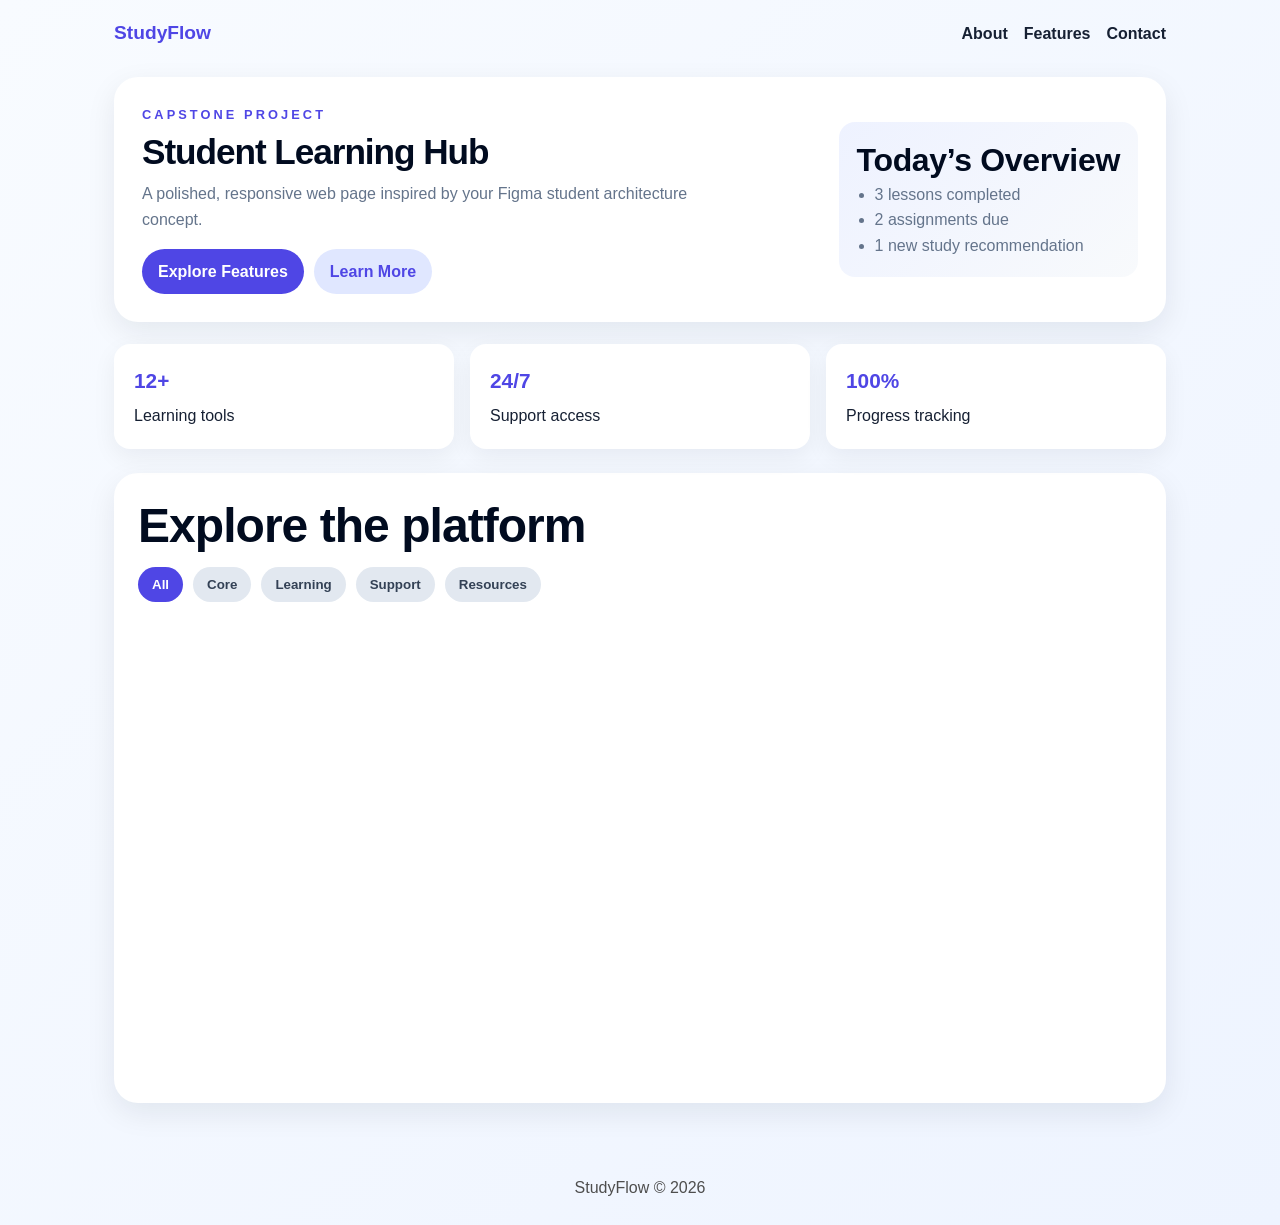
==== index.html @ c910570d "added work Flow for student dashboard , link on splash page" ====
<!DOCTYPE html>
<html lang="en">
  <head>
    <meta charset="UTF-8" />
    <meta name="viewport" content="width=device-width, initial-scale=1.0" />
    <title>Student Learning Hub</title>
    <link rel="stylesheet" href="./css/style.css" />
  </head>
  <body>
    <header class="topbar">
      <div class="brand">StudyFlow</div>
      <button class="menu-toggle" aria-label="Toggle navigation" aria-expanded="false">
        <span></span><span></span><span></span>
      </button>
      <nav class="topnav" id="topnav">
        <a href="#about">About</a>
        <a href="#features">Features</a>
        <a href="#contact">Contact</a>
      </nav>
    </header>

    <main class="container">
      <section class="hero">
        <div>
          <p class="eyebrow">Capstone Project</p>
          <h1>Student Learning Hub</h1>
          <p class="subtitle">
            A polished, responsive web page inspired by your Figma student architecture concept.
          </p>
          <div class="hero-actions">
            <a href="#features" class="cta">Explore Features</a>
            <a href="#about" class="cta secondary">Learn More</a>
          </div>
        </div>
        <div class="hero-card">
          <h3>Today’s Overview</h3>
          <ul>
            <li>3 lessons completed</li>
            <li>2 assignments due</li>
            <li>1 new study recommendation</li>
          </ul>
        </div>
      </section>

      <section id="about" class="stats-grid">
        <div class="stat-card">
          <strong>12+</strong>
          <span>Learning tools</span>
        </div>
        <div class="stat-card">
          <strong>24/7</strong>
          <span>Support access</span>
        </div>
        <div class="stat-card">
          <strong>100%</strong>
          <span>Progress tracking</span>
        </div>
      </section>

      <section class="filter-section">
        <h2>Explore the platform</h2>
        <nav class="filter-bar" aria-label="Feature categories">
          <button class="nav-btn active" data-filter="all">All</button>
          <button class="nav-btn" data-filter="core">Core</button>
          <button class="nav-btn" data-filter="learning">Learning</button>
          <button class="nav-btn" data-filter="support">Support</button>
          <button class="nav-btn" data-filter="resources">Resources</button>
        </nav>

        <div id="features" class="feature-grid">
          <article class="feature-card" data-category="core">
            <h3>Dashboard</h3>
            <p>View your current learning status and recent activity.</p>
          </article>
          <article class="feature-card" data-category="core">
            <h3>Assessments</h3>
            <p>Track quizzes, assignments, and academic milestones.</p>
          </article>
          <article class="feature-card" data-category="core">
            <h3>My Courses</h3>
            <p>Access lessons, modules, and course materials in one place.</p>
          </article>
          <article class="feature-card" data-category="learning">
            <h3>Progress</h3>
            <p>Monitor your learning growth and completed tasks.</p>
          </article>
          <article class="feature-card" data-category="learning">
            <h3>AI Study Assistants</h3>
            <p>Get recommendations, summaries, and support tools.</p>
          </article>
          <article class="feature-card" data-category="support">
            <h3>Notifications</h3>
            <p>Stay updated with important alerts and updates.</p>
          </article>
          <article class="feature-card" data-category="support">
            <h3>Safety Alerts</h3>
            <p>Receive emergency and safety-related notifications.</p>
          </article>
          <article class="feature-card" data-category="resources">
            <h3>Lesson Notes</h3>
            <p>Review important points and class summaries.</p>
          </article>
          <article class="feature-card" data-category="resources">
            <h3>Recorded Classes</h3>
            <p>Watch replay sessions whenever it suits you.</p>
          </article>
          <article class="feature-card" data-category="resources">
            <h3>Study Resources</h3>
            <p>Access textbooks, questions, and revision guides.</p>
          </article>
        </div>
      </section>
    </main>

    <footer id="contact" class="footer">
      <p>StudyFlow © 2026</p>
    </footer>

    <script src="./script.js"></script>
  </body>
</html>
---- css/style.css ----
/* ==========================================================================
   EduSafe - Figma Design System (Page 2)
   ========================================================================== */

:root {
  /* ---- Primary Colors (from Figma) ---- */
  --color-primary: #06359C;
  --primary-10: #CDD7EB;
  --primary-20: #9BAED7;
  --primary-30: #6A86C4;
  --primary-40: #385DB0;
  --primary-50: #06359C;
  --primary-60: #052A7D;
  --primary-70: #04205E;
  --primary-80: #02153E;
  --primary-90: #010B1F;

  /* ---- Secondary Colors (warm neutrals) ---- */
  --secondary-10: #FCFCFB;
  --secondary-20: #FAF9F7;
  --secondary-30: #F7F5F2;
  --secondary-40: #F5F2EE;
  --secondary-50: #F2EFEA;
  --secondary-60: #918F8C;
  --secondary-70: #61605E;
  --secondary-80: #30302F;

  /* ---- Grey Shades ---- */
  --grey-10: #D3D3D3;
  --grey-20: #A7A7A7;
  --grey-30: #7A7A7A;
  --grey-40: #4E4E4E;
  --grey-50: #222222;

  /* ---- Typography ---- */
  --font-main: 'Inter', -apple-system, BlinkMacSystemFont, 'Segoe UI', Roboto, sans-serif;

  /* ---- Spacing ---- */
  --space-xs: 4px;
  --space-sm: 8px;
  --space-md: 16px;
  --space-lg: 24px;
  --space-xl: 32px;
  --space-2xl: 48px;

  /* ---- Border Radius ---- */
  --radius-sm: 8px;
  --radius-md: 16px;
  --radius-lg: 24px;
  --radius-full: 9999px;

  /* ---- Shadows (Figma style) ---- */
  --shadow-xs: 0 1px 2px rgba(2, 21, 62, 0.05);
  --shadow-sm: 0 2px 8px rgba(2, 21, 62, 0.08);
  --shadow-md: 0 4px 16px rgba(2, 21, 62, 0.10);
  --shadow-lg: 0 8px 32px rgba(2, 21, 62, 0.14);
  --shadow-xl: 0 16px 48px rgba(2, 21, 62, 0.18);

  /* ---- Transitions ---- */
  --transition: all 0.25s cubic-bezier(0.4, 0, 0.2, 1);
}

/* ==========================================================================
   Reset & Base
   ========================================================================== */
* {
  margin: 0;
  padding: 0;
  box-sizing: border-box;
}

body {
  font-family: var(--font-main);
  color: var(--grey-50);
  background: linear-gradient(160deg, var(--secondary-40) 0%, var(--secondary-10) 100%);
  line-height: 1.6;
  min-height: 100vh;
  -webkit-font-smoothing: antialiased;
}

/* ==========================================================================
   Typography (Figma Text Styles)
   ========================================================================== */
h1 {
  font-size: 72px;
  line-height: 1.2;
  font-weight: 700;
  letter-spacing: -0.03em;
  color: var(--primary-90);
}

h2 {
  font-size: 48px;
  line-height: 1.2;
  font-weight: 700;
  letter-spacing: -0.02em;
  color: var(--primary-90);
}

h3 {
  font-size: 32px;
  line-height: 1.3;
  font-weight: 700;
  letter-spacing: -0.01em;
  color: var(--primary-90);
}

h4 {
  font-size: 24px;
  line-height: 1.3;
  font-weight: 600;
  color: var(--primary-90);
}

h5 {
  font-size: 20px;
  line-height: 1.4;
  font-weight: 600;
  color: var(--grey-40);
}

p {
  font-size: 16px;
  line-height: 1.6;
  color: var(--grey-40);
}

.subtext {
  font-size: 15px;
  color: var(--grey-30);
  margin-bottom: var(--space-lg);
}

/* ==========================================================================
   Buttons (Figma style)
   ========================================================================== */
.btn-primary {
  display: inline-flex;
  align-items: center;
  justify-content: center;
  background: linear-gradient(135deg, var(--primary-50), var(--primary-60));
  color: #fff;
  border: none;
  padding: 16px 32px;
  border-radius: var(--radius-sm);
  cursor: pointer;
  font-family: var(--font-main);
  font-size: 16px;
  font-weight: 600;
  text-align: center;
  text-decoration: none;
  box-shadow: var(--shadow-sm);
  transition: var(--transition);
  min-height: 56px;
  letter-spacing: 0.01em;
}

.btn-primary:hover {
  background: linear-gradient(135deg, var(--primary-60), var(--primary-70));
  box-shadow: var(--shadow-md);
  transform: translateY(-2px);
}

.btn-primary:active {
  transform: translateY(0);
}

.btn-secondary {
  display: inline-flex;
  align-items: center;
  justify-content: center;
  background: transparent;
  color: var(--color-primary);
  border: 2px solid var(--primary-20);
  padding: 14px 28px;
  border-radius: var(--radius-sm);
  cursor: pointer;
  font-family: var(--font-main);
  font-size: 16px;
  font-weight: 600;
  text-align: center;
  text-decoration: none;
  transition: var(--transition);
  min-height: 56px;
}

.btn-secondary:hover {
  border-color: var(--color-primary);
  background-color: var(--primary-10);
  transform: translateY(-2px);
}

.full-width {
  width: 100%;
}

/* ==========================================================================
   Phone Screen (Main Container)
   ========================================================================== */
.phone-screen {
  max-width: 390px;
  min-height: 844px;
  margin: 40px auto;
  padding: 48px 28px 32px;
  background: #ffffff;
  border-radius: var(--radius-lg);
  box-shadow: var(--shadow-xl);
  text-align: center;
  position: relative;
  overflow: hidden;
}

/* ==========================================================================
   Splash Screen (Figma Design)
   ========================================================================== */
.splash-screen {
  display: flex;
  flex-direction: column;
  align-items: center;
  justify-content: center;
  min-height: 844px;
  background: linear-gradient(180deg, #ffffff 0%, var(--secondary-10) 100%);
}

.splash-logo {
  font-size: 72px;
  margin-bottom: var(--space-md);
  display: flex;
  align-items: center;
  justify-content: center;
  width: 120px;
  height: 120px;
  background: linear-gradient(135deg, var(--primary-10), var(--primary-20));
  border-radius: var(--radius-lg);
  box-shadow: var(--shadow-md);
}

.splash-screen h2 {
  font-size: 40px;
  margin-bottom: var(--space-sm);
  color: var(--primary-90);
}

.splash-screen p {
  font-size: 18px;
  color: var(--grey-40);
  max-width: 280px;
  margin: 0 auto;
}

.splash-progress {
  width: 100%;
  max-width: 280px;
  height: 8px;
  background-color: var(--primary-10);
  border-radius: var(--radius-full);
  margin-top: var(--space-2xl);
  margin-bottom: var(--space-xl);
  overflow: hidden;
}

.splash-progress-bar {
  width: 60%;
  height: 100%;
  background: linear-gradient(90deg, var(--primary-50), var(--primary-60));
  border-radius: var(--radius-full);
  animation: progressPulse 2s ease-in-out infinite;
}

@keyframes progressPulse {
  0%, 100% { width: 60%; opacity: 1; }
  50% { width: 75%; opacity: 0.8; }
}

/* ==========================================================================
   Login & Signup Forms
   ========================================================================== */
.shield-icon {
  font-size: 56px;
  margin-bottom: var(--space-md);
  display: inline-block;
}

.login-form {
  display: flex;
  flex-direction: column;
  text-align: left;
  gap: var(--space-sm);
}

.login-form label {
  display: block;
  font-size: 13px;
  font-weight: 600;
  color: var(--grey-40);
  text-transform: uppercase;
  letter-spacing: 0.05em;
  margin-top: var(--space-md);
  margin-bottom: var(--space-xs);
}

.login-form input {
  display: block;
  width: 100%;
  padding: 14px 16px;
  border: 2px solid var(--secondary-40);
  border-radius: var(--radius-sm);
  font-size: 16px;
  font-family: var(--font-main);
  transition: var(--transition);
  background-color: var(--secondary-10);
  color: var(--grey-50);
}

.login-form input:focus {
  outline: none;
  border-color: var(--primary-40);
  background-color: #ffffff;
  box-shadow: 0 0 0 4px var(--primary-10);
}

.login-form input::placeholder {
  color: var(--grey-20);
}

.login-form button,
.login-form a.btn-primary {
  margin-top: var(--space-lg);
}

.remember-row {
  display: flex;
  justify-content: space-between;
  align-items: center;
  font-size: 14px;
  margin-top: var(--space-md);
  color: var(--grey-30);
}

.remember-row label {
  display: flex;
  align-items: center;
  gap: var(--space-sm);
  text-transform: none;
  font-weight: 400;
  color: var(--grey-40);
}

.remember-row a {
  color: var(--color-primary);
  font-weight: 600;
  font-size: 14px;
}

/* ==========================================================================
   Role Tabs (Figma Design)
   ========================================================================== */
.role-tabs {
  display: flex;
  gap: var(--space-sm);
  margin: var(--space-lg) 0;
  background-color: var(--secondary-30);
  padding: 4px;
  border-radius: var(--radius-sm);
}

.role-tab {
  flex: 1;
  padding: 12px;
  border: none;
  background: transparent;
  border-radius: 6px;
  cursor: pointer;
  font-family: var(--font-main);
  font-size: 14px;
  font-weight: 600;
  color: var(--grey-30);
  transition: var(--transition);
}

.role-tab:hover {
  color: var(--grey-50);
}

.role-tab.active {
  background-color: #ffffff;
  color: var(--color-primary);
  box-shadow: var(--shadow-sm);
}

/* ==========================================================================
   Dashboard Cards (Figma Design)
   ========================================================================== */
.badge {
  display: inline-block;
  font-size: 11px;
  font-weight: 700;
  text-transform: uppercase;
  letter-spacing: 0.05em;
  padding: 4px 12px;
  border-radius: var(--radius-full);
  background: linear-gradient(135deg, var(--primary-10), var(--primary-20));
  color: var(--primary-70);
  margin-bottom: var(--space-sm);
}

.card {
  background: #ffffff;
  border: 1px solid var(--secondary-40);
  border-radius: var(--radius-md);
  padding: 20px;
  text-align: left;
  box-shadow: var(--shadow-xs);
  transition: var(--transition);
  margin-bottom: var(--space-md);
}

.card:hover {
  box-shadow: var(--shadow-md);
  transform: translateY(-4px);
  border-color: var(--primary-20);
}

.card-title {
  font-size: 16px;
  font-weight: 600;
  color: var(--primary-90);
  margin-bottom: var(--space-xs);
}

.card-subtext {
  font-size: 13px;
  color: var(--grey-30);
  margin-bottom: 0;
}

.card-row {
  display: flex;
  gap: var(--space-md);
}

.card-row .card {
  flex: 1;
  text-align: center;
}

.card-row .card .card-title {
  font-size: 32px;
  font-weight: 700;
  color: var(--color-primary);
}

/* ==========================================================================
   Email Confirmation
   ========================================================================== */
.confirm-icon {
  font-size: 64px;
  margin-bottom: var(--space-md);
  display: inline-block;
}

/* ==========================================================================
   Links
   ========================================================================== */
.signup-link {
  margin-top: var(--space-lg);
  font-size: 15px;
  color: var(--grey-30);
}

.signup-link a {
  color: var(--color-primary);
  font-weight: 600;
  text-decoration: none;
  transition: var(--transition);
}

.signup-link a:hover {
  text-decoration: underline;
}

/* ==========================================================================
   Responsive
   ========================================================================== */
@media (max-width: 480px) {
  .phone-screen {
    margin: 16px;
    padding: 32px 20px 24px;
    min-height: auto;
    border-radius: var(--radius-md);
  }

  .splash-screen {
    min-height: auto;
  }

  .splash-logo {
    width: 96px;
    height: 96px;
    font-size: 56px;
  }

  .splash-screen h2 {
    font-size: 32px;
  }

  .card-row {
    flex-direction: column;
  }

  .btn-primary,
  .btn-secondary {
    min-height: 48px;
    padding: 12px 24px;
  }
}







/* ==========================================================================
   Index Page Styles (Figma Design)
   ========================================================================== */

:root {
  color-scheme: light;
  font-family: Arial, Helvetica, sans-serif;
  --bg: #f5f7fb;
  --panel: #ffffff;
  --text: #162033;
  --muted: #64748b;
  --primary: #4f46e5;
  --secondary: #0f766e;
  --accent: #d97706;
}

* {
  box-sizing: border-box;
}

body {
  margin: 0;
  background: linear-gradient(135deg, #f8fbff, #eef4ff);
  color: var(--text);
}

.topbar {
  display: flex;
  justify-content: space-between;
  align-items: center;
  padding: 18px 24px;
  max-width: 1100px;
  margin: 0 auto;
}

.brand {
  font-size: 1.2rem;
  font-weight: 700;
  color: var(--primary);
}

.menu-toggle {
  display: none;
  flex-direction: column;
  gap: 4px;
  background: none;
  border: none;
  cursor: pointer;
  padding: 4px;
}

.menu-toggle span {
  width: 24px;
  height: 2px;
  background: var(--text);
  border-radius: 2px;
}

.topnav {
  display: flex;
  gap: 16px;
}

.topnav a {
  text-decoration: none;
  color: var(--text);
  font-weight: 600;
}

.container {
  max-width: 1100px;
  margin: 0 auto;
  padding: 10px 24px 48px;
}

.hero {
  display: flex;
  justify-content: space-between;
  align-items: center;
  gap: 20px;
  padding: 28px;
  background: var(--panel);
  border-radius: 24px;
  box-shadow: 0 10px 30px rgba(15, 23, 42, 0.08);
  margin-bottom: 22px;
}

.eyebrow {
  text-transform: uppercase;
  letter-spacing: 0.24em;
  font-size: 0.8rem;
  color: var(--primary);
  font-weight: 700;
  margin: 0 0 6px;
}

h1 {
  margin: 0 0 8px;
  font-size: 2.2rem;
}

.subtitle {
  margin: 0;
  color: var(--muted);
  max-width: 600px;
  line-height: 1.6;
}

.hero-actions {
  display: flex;
  gap: 10px;
  margin-top: 16px;
  flex-wrap: wrap;
}

.cta {
  text-decoration: none;
  background: var(--primary);
  color: white;
  padding: 10px 16px;
  border-radius: 999px;
  font-weight: 600;
}

.cta.secondary {
  background: #e0e7ff;
  color: var(--primary);
}

.hero-card {
  background: linear-gradient(135deg, #eef2ff, #f8fafc);
  padding: 18px;
  border-radius: 16px;
  min-width: 240px;
}

.hero-card h3 {
  margin-top: 0;
}

.hero-card ul {
  padding-left: 18px;
  margin-bottom: 0;
  color: var(--muted);
}

.stats-grid {
  display: grid;
  grid-template-columns: repeat(auto-fit, minmax(180px, 1fr));
  gap: 16px;
  margin-bottom: 24px;
}

.stat-card {
  background: var(--panel);
  border-radius: 16px;
  padding: 20px;
  box-shadow: 0 8px 24px rgba(15, 23, 42, 0.06);
  display: flex;
  flex-direction: column;
  gap: 6px;
}

.stat-card strong {
  font-size: 1.3rem;
  color: var(--primary);
}

.filter-section {
  background: var(--panel);
  border-radius: 24px;
  padding: 24px;
  box-shadow: 0 10px 30px rgba(15, 23, 42, 0.08);
}

.filter-section h2 {
  margin-top: 0;
  margin-bottom: 12px;
}

.filter-bar {
  display: flex;
  flex-wrap: wrap;
  gap: 10px;
  margin-bottom: 20px;
}

.nav-btn {
  border: none;
  padding: 10px 14px;
  border-radius: 999px;
  background: #e2e8f0;
  color: #334155;
  cursor: pointer;
  font-weight: 600;
}

.nav-btn.active {
  background: var(--primary);
  color: white;
}

.feature-grid {
  display: grid;
  grid-template-columns: repeat(auto-fit, minmax(220px, 1fr));
  gap: 16px;
}

.feature-card {
  background: #f8fafc;
  border-radius: 16px;
  padding: 20px;
  box-shadow: inset 0 0 0 1px #e2e8f0;
  display: flex;
  flex-direction: column;
  gap: 8px;
  opacity: 0;
  transform: translateY(12px);
  transition: opacity 0.3s ease, transform 0.3s ease;
}

.feature-card.show {
  opacity: 1;
  transform: translateY(0);
}

.feature-card h3 {
  margin: 0;
  font-size: 1.05rem;
}

.feature-card p {
  margin: 0;
  color: var(--muted);
  line-height: 1.5;
}

.footer {
  text-align: center;
  padding: 24px;
  color: var(--muted);
}

@media (max-width: 700px) {
  .hero {
    flex-direction: column;
    align-items: flex-start;
  }

  .menu-toggle {
    display: flex;
  }

  .topnav {
    display: none;
    flex-direction: column;
    position: absolute;
    top: 56px;
    right: 20px;
    background: white;
    padding: 12px;
    border-radius: 12px;
    box-shadow: 0 8px 24px rgba(15, 23, 42, 0.12);
  }

  .topnav.open {
    display: flex;
  }
}
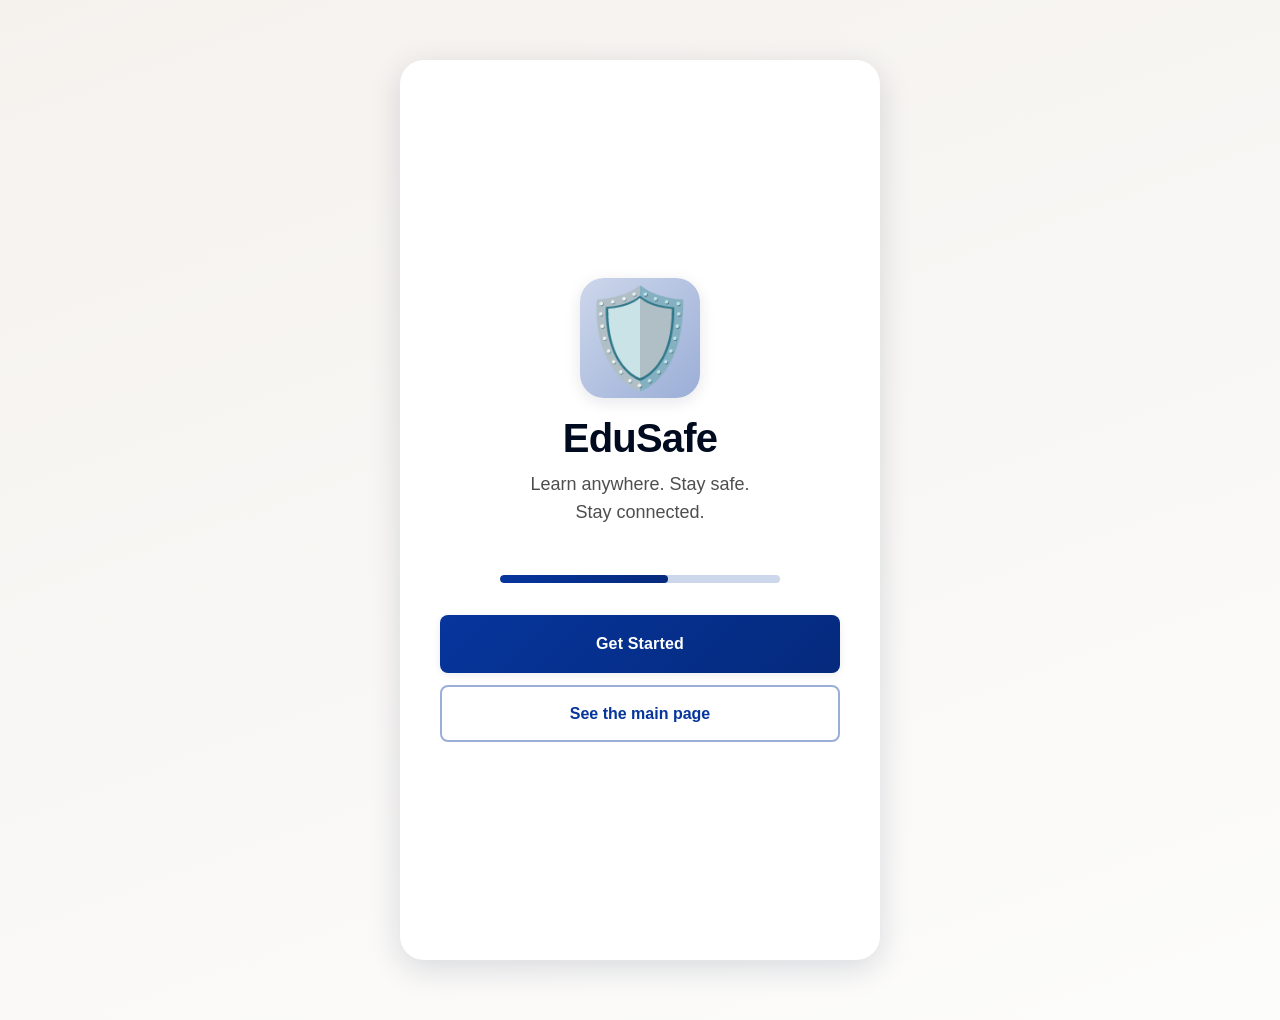
==== commit 5207c172: "added student dashboard, Parents and Teacher's dashboard also added ai chat bot" ====
--- a/index.html
+++ b/index.html
@@ -1,121 +1,26 @@
-<!DOCTYPE html>
+<!doctype html>
 <html lang="en">
   <head>
     <meta charset="UTF-8" />
     <meta name="viewport" content="width=device-width, initial-scale=1.0" />
-    <title>Student Learning Hub</title>
+    <title>Welcome - EduSafe</title>
     <link rel="stylesheet" href="./css/style.css" />
   </head>
   <body>
-    <header class="topbar">
-      <div class="brand">StudyFlow</div>
-      <button class="menu-toggle" aria-label="Toggle navigation" aria-expanded="false">
-        <span></span><span></span><span></span>
-      </button>
-      <nav class="topnav" id="topnav">
-        <a href="#about">About</a>
-        <a href="#features">Features</a>
-        <a href="#contact">Contact</a>
-      </nav>
-    </header>
-
-    <main class="container">
-      <section class="hero">
-        <div>
-          <p class="eyebrow">Capstone Project</p>
-          <h1>Student Learning Hub</h1>
-          <p class="subtitle">
-            A polished, responsive web page inspired by your Figma student architecture concept.
-          </p>
-          <div class="hero-actions">
-            <a href="#features" class="cta">Explore Features</a>
-            <a href="#about" class="cta secondary">Learn More</a>
-          </div>
-        </div>
-        <div class="hero-card">
-          <h3>Today’s Overview</h3>
-          <ul>
-            <li>3 lessons completed</li>
-            <li>2 assignments due</li>
-            <li>1 new study recommendation</li>
-          </ul>
-        </div>
-      </section>
-
-      <section id="about" class="stats-grid">
-        <div class="stat-card">
-          <strong>12+</strong>
-          <span>Learning tools</span>
-        </div>
-        <div class="stat-card">
-          <strong>24/7</strong>
-          <span>Support access</span>
-        </div>
-        <div class="stat-card">
-          <strong>100%</strong>
-          <span>Progress tracking</span>
-        </div>
-      </section>
-
-      <section class="filter-section">
-        <h2>Explore the platform</h2>
-        <nav class="filter-bar" aria-label="Feature categories">
-          <button class="nav-btn active" data-filter="all">All</button>
-          <button class="nav-btn" data-filter="core">Core</button>
-          <button class="nav-btn" data-filter="learning">Learning</button>
-          <button class="nav-btn" data-filter="support">Support</button>
-          <button class="nav-btn" data-filter="resources">Resources</button>
-        </nav>
-
-        <div id="features" class="feature-grid">
-          <article class="feature-card" data-category="core">
-            <h3>Dashboard</h3>
-            <p>View your current learning status and recent activity.</p>
-          </article>
-          <article class="feature-card" data-category="core">
-            <h3>Assessments</h3>
-            <p>Track quizzes, assignments, and academic milestones.</p>
-          </article>
-          <article class="feature-card" data-category="core">
-            <h3>My Courses</h3>
-            <p>Access lessons, modules, and course materials in one place.</p>
-          </article>
-          <article class="feature-card" data-category="learning">
-            <h3>Progress</h3>
-            <p>Monitor your learning growth and completed tasks.</p>
-          </article>
-          <article class="feature-card" data-category="learning">
-            <h3>AI Study Assistants</h3>
-            <p>Get recommendations, summaries, and support tools.</p>
-          </article>
-          <article class="feature-card" data-category="support">
-            <h3>Notifications</h3>
-            <p>Stay updated with important alerts and updates.</p>
-          </article>
-          <article class="feature-card" data-category="support">
-            <h3>Safety Alerts</h3>
-            <p>Receive emergency and safety-related notifications.</p>
-          </article>
-          <article class="feature-card" data-category="resources">
-            <h3>Lesson Notes</h3>
-            <p>Review important points and class summaries.</p>
-          </article>
-          <article class="feature-card" data-category="resources">
-            <h3>Recorded Classes</h3>
-            <p>Watch replay sessions whenever it suits you.</p>
-          </article>
-          <article class="feature-card" data-category="resources">
-            <h3>Study Resources</h3>
-            <p>Access textbooks, questions, and revision guides.</p>
-          </article>
-        </div>
-      </section>
-    </main>
-
-    <footer id="contact" class="footer">
-      <p>StudyFlow © 2026</p>
-    </footer>
-
-    <script src="./script.js"></script>
+    <div class="phone-screen splash-screen" id="splashScreen">
+      <div class="splash-logo">🛡️</div>
+      <h2>EduSafe</h2>
+      <p>Learn anywhere. Stay safe.<br />Stay connected.</p>
+      <div class="splash-progress">
+        <div class="splash-progress-bar"></div>
+      </div>
+      <a href="#" id="getStartedBtn" class="btn-primary full-width"
+        >Get Started</a
+      
+      >
+      <a href="home.html" class="btn-secondary full-width" style="margin-top: 12px;">See the main page</a>
+    </div>
+    <script src="main.js"></script>
+  
   </body>
 </html>
--- a/css/style.css
+++ b/css/style.css
@@ -1,6 +1,4 @@
-/* ==========================================================================
-   EduSafe - Figma Design System (Page 2)
-   ========================================================================== */
+
 
 :root {
   /* ---- Primary Colors (from Figma) ---- */
@@ -60,9 +58,7 @@
   --transition: all 0.25s cubic-bezier(0.4, 0, 0.2, 1);
 }
 
-/* ==========================================================================
-   Reset & Base
-   ========================================================================== */
+
 * {
   margin: 0;
   padding: 0;
@@ -77,10 +73,6 @@
   min-height: 100vh;
   -webkit-font-smoothing: antialiased;
 }
-
-/* ==========================================================================
-   Typography (Figma Text Styles)
-   ========================================================================== */
 h1 {
   font-size: 72px;
   line-height: 1.2;
@@ -131,9 +123,7 @@
   margin-bottom: var(--space-lg);
 }
 
-/* ==========================================================================
-   Buttons (Figma style)
-   ========================================================================== */
+
 .btn-primary {
   display: inline-flex;
   align-items: center;
@@ -194,9 +184,7 @@
   width: 100%;
 }
 
-/* ==========================================================================
-   Phone Screen (Main Container)
-   ========================================================================== */
+
 .phone-screen {
   max-width: 390px;
   min-height: 844px;
@@ -210,9 +198,7 @@
   overflow: hidden;
 }
 
-/* ==========================================================================
-   Splash Screen (Figma Design)
-   ========================================================================== */
+
 .splash-screen {
   display: flex;
   flex-direction: column;
@@ -272,9 +258,7 @@
   50% { width: 75%; opacity: 0.8; }
 }
 
-/* ==========================================================================
-   Login & Signup Forms
-   ========================================================================== */
+
 .shield-icon {
   font-size: 56px;
   margin-bottom: var(--space-md);
@@ -352,9 +336,7 @@
   font-size: 14px;
 }
 
-/* ==========================================================================
-   Role Tabs (Figma Design)
-   ========================================================================== */
+
 .role-tabs {
   display: flex;
   gap: var(--space-sm);
@@ -388,9 +370,7 @@
   box-shadow: var(--shadow-sm);
 }
 
-/* ==========================================================================
-   Dashboard Cards (Figma Design)
-   ========================================================================== */
+
 .badge {
   display: inline-block;
   font-size: 11px;
@@ -434,34 +414,48 @@
   margin-bottom: 0;
 }
 
-.card-row {
-  display: flex;
+.card-row,
+.stats-grid {
+  display: grid;
+  grid-template-columns: 1fr;
   gap: var(--space-md);
 }
 
-.card-row .card {
-  flex: 1;
+@media (min-width: 640px) {
+  .card-row,
+  .stats-grid {
+    grid-template-columns: repeat(2, 1fr);
+  }
+}
+
+@media (min-width: 1024px) {
+  .card-row,
+  .stats-grid {
+    grid-template-columns: repeat(3, 1fr);
+  }
+}
+
+.card-row .card,
+.stats-grid .card {
   text-align: center;
 }
 
-.card-row .card .card-title {
+.card-row .card .card-title,
+.stats-grid .card strong {
   font-size: 32px;
   font-weight: 700;
   color: var(--color-primary);
-}
-
-/* ==========================================================================
-   Email Confirmation
-   ========================================================================== */
+  display: block;
+}
+
+
 .confirm-icon {
   font-size: 64px;
   margin-bottom: var(--space-md);
   display: inline-block;
 }
 
-/* ==========================================================================
-   Links
-   ========================================================================== */
+
 .signup-link {
   margin-top: var(--space-lg);
   font-size: 15px;
@@ -479,9 +473,6 @@
   text-decoration: underline;
 }
 
-/* ==========================================================================
-   Responsive
-   ========================================================================== */
 @media (max-width: 480px) {
   .phone-screen {
     margin: 16px;
@@ -515,278 +506,1443 @@
   }
 }
 
-
-
-
-
-
-
-/* ==========================================================================
-   Index Page Styles (Figma Design)
-   ========================================================================== */
-
-:root {
-  color-scheme: light;
-  font-family: Arial, Helvetica, sans-serif;
-  --bg: #f5f7fb;
-  --panel: #ffffff;
-  --text: #162033;
-  --muted: #64748b;
-  --primary: #4f46e5;
-  --secondary: #0f766e;
-  --accent: #d97706;
-}
-
-* {
-  box-sizing: border-box;
-}
-
-body {
-  margin: 0;
-  background: linear-gradient(135deg, #f8fbff, #eef4ff);
-  color: var(--text);
-}
-
-.topbar {
+.page-wrapper {
+  max-width: 1100px;
+  margin: 0 auto;
+  padding: 0 20px;
+}
+
+.dash-nav {
+  display: flex;
+  flex-wrap: wrap;
+  justify-content: center;
+  gap: var(--space-sm);
+  background-color: #fff;
+  border-radius: var(--radius-md);
+  box-shadow: var(--shadow-sm);
+  padding: var(--space-md);
+  position: sticky;
+  top: 0;
+  z-index: 10;
+}
+
+@media (min-width: 768px) {
+  .dash-nav {
+    flex-wrap: nowrap;
+    justify-content: space-around;
+  }
+}
+
+@media (min-width: 1024px) {
+  .dashboard-layout {
+    display: flex;
+    flex-direction: row;
+    gap: var(--space-lg);
+    align-items: flex-start;
+  }
+
+  .dash-nav {
+    flex-direction: column;
+    width: 240px;
+    justify-content: flex-start;
+    gap: var(--space-sm);
+    position: sticky;
+    top: 40px;
+    bottom: auto;
+    padding: var(--space-md);
+  }
+}
+
+.dash-content {
+  background-color: transparent;
+  border-radius: 0;
+  box-shadow: none;
+  padding: 0;
+  text-align: left;
+}
+
+.dash-tab-btn {
+  background: none;
+  border: none;
+  font-family: var(--font-main);
+  font-size: 14px;
+  font-weight: 600;
+  color: var(--grey-30);
+  cursor: pointer;
+  padding: var(--space-sm) var(--space-md);
+  border-radius: var(--radius-sm);
+  transition: var(--transition);
+  display: flex;
+  align-items: center;
+  gap: var(--space-sm);
+}
+
+.dash-tab-btn:hover {
+  color: var(--grey-50);
+  background-color: var(--secondary-30);
+}
+
+.dash-tab-btn.active {
+  color: var(--color-primary);
+  background-color: var(--primary-10);
+}
+
+@media (min-width: 1024px) {
+  .dash-tab-btn {
+    justify-content: flex-start;
+  }
+}
+
+.tab-panel {
+  display: none;
+}
+
+.tab-panel.active {
+  display: block;
+}
+
+.list-item {
   display: flex;
   justify-content: space-between;
   align-items: center;
-  padding: 18px 24px;
-  max-width: 1100px;
-  margin: 0 auto;
-}
-
-.brand {
-  font-size: 1.2rem;
-  font-weight: 700;
-  color: var(--primary);
-}
-
-.menu-toggle {
+  padding: 12px 0;
+  border-bottom: 1px solid var(--secondary-40);
+  gap: 12px;
+}
+
+.list-item:last-child {
+  border-bottom: none;
+}
+
+.list-item-title {
+  font-size: 14px;
+  font-weight: 600;
+  color: var(--primary-90);
+}
+
+.list-item-sub {
+  font-size: 12px;
+  color: var(--grey-30);
+}
+
+.btn-sm {
+  font-size: 12px;
+  padding: 7px 14px;
+  border-radius: var(--radius-sm);
+  border: none;
+  cursor: pointer;
+  font-weight: 600;
+  font-family: var(--font-main);
+  white-space: nowrap;
+  transition: var(--transition);
+}
+
+.btn-add {
+  background-color: var(--primary-10);
+  color: var(--primary-70);
+}
+
+.btn-add:hover {
+  background-color: var(--primary-20);
+}
+
+.btn-drop {
+  background-color: #FDEAEA;
+  color: #B23434;
+}
+
+.btn-drop:hover {
+  background-color: #FBD5D5;
+}
+
+.btn-sm:disabled {
+  opacity: 0.5;
+  cursor: not-allowed;
+}
+
+.attendance-bar {
+  height: 8px;
+  background-color: var(--secondary-40);
+  border-radius: 999px;
+  overflow: hidden;
+  margin-top: 6px;
+}
+
+.attendance-fill {
+  height: 100%;
+  background: linear-gradient(90deg, var(--primary-50), var(--primary-70));
+}
+
+
+.quiz-box {
+  margin-top: 10px;
+  padding: 14px;
+  background-color: var(--secondary-10);
+  border-radius: var(--radius-sm);
+  border: 1px solid var(--secondary-40);
+}
+
+.quiz-option {
+  display: block;
+  width: 100%;
+  text-align: left;
+  padding: 10px 12px;
+  margin-bottom: 8px;
+  border: 1.5px solid var(--grey-10);
+  border-radius: var(--radius-sm);
+  background-color: #fff;
+  cursor: pointer;
+  font-family: var(--font-main);
+  font-size: 13px;
+  transition: var(--transition);
+}
+
+.quiz-option:hover {
+  border-color: var(--primary-40);
+}
+
+.quiz-option.correct {
+  background-color: #E8F5E9;
+  border-color: #4CAF50;
+  color: #2E7D32;
+}
+
+.quiz-option.incorrect {
+  background-color: #FDEAEA;
+  border-color: #B23434;
+  color: #B23434;
+}
+
+.quiz-feedback {
+  margin-top: 10px;
+  font-size: 13px;
+  font-weight: 600;
+}
+.empty-state {
+  color: var(--grey-30);
+  font-size: 13px;
+  padding: 10px 0;
+}
+
+.quiz-page-link {
+  display: inline-block;
+  margin-top: 8px;
+}
+
+
+.chat-modal {
   display: none;
+  position: fixed;
+  inset: 0;
+  background: rgba(0,0,0,0.45);
+  align-items: center;
+  justify-content: center;
+  z-index: 1000;
+}
+
+.chat-box {
+  background: #fff;
+  width: 90%;
+  max-width: 420px;
+  height: 70vh;
+  border-radius: var(--radius-md);
+  display: flex;
   flex-direction: column;
-  gap: 4px;
+  overflow: hidden;
+  box-shadow: var(--shadow-lg);
+}
+
+.chat-header {
+  display: flex;
+  justify-content: space-between;
+  align-items: center;
+  padding: 14px 16px;
+  background: var(--color-primary);
+  color: #fff;
+  font-weight: 600;
+  font-size: 14px;
+}
+
+.chat-close {
   background: none;
   border: none;
+  color: #fff;
+  font-size: 16px;
   cursor: pointer;
+}
+
+.chat-key-row {
+  display: flex;
+  gap: 8px;
+  padding: 10px;
+  border-bottom: 1px solid var(--secondary-40);
+}
+
+.chat-key-row input {
+  flex: 1;
+  padding: 8px;
+  border: 1px solid var(--grey-10);
+  border-radius: 6px;
+  font-size: 13px;
+}
+
+.chat-messages {
+  flex: 1;
+  overflow-y: auto;
+  padding: 12px;
+  display: flex;
+  flex-direction: column;
+  gap: 8px;
+}
+
+.chat-bubble {
+  max-width: 80%;
+  padding: 8px 12px;
+  border-radius: 12px;
+  font-size: 13px;
+  line-height: 1.4;
+}
+
+.chat-user {
+  align-self: flex-end;
+  background: var(--primary-10);
+  color: var(--primary-90);
+}
+
+.chat-assistant {
+  align-self: flex-start;
+  background: var(--secondary-30);
+  color: var(--color-grey);
+}
+
+.chat-input-row {
+  display: flex;
+  gap: 8px;
+  padding: 10px;
+  border-top: 1px solid var(--secondary-40);
+}
+
+.chat-input-row input {
+  flex: 1;
+  padding: 8px;
+  border: 1px solid var(--grey-10);
+  border-radius: 6px;
+  font-size: 13px;
+}
+
+
+
+.class-mode-content {
+  margin-top: 10px;
+}
+
+/* Default: Mobile First */
+.page-wrapper {
+  max-width: 390px;
+  margin: 0 auto;
+  padding: 20px 16px 100px;
+  background: var(--secondary-10);
+  min-height: 100vh;
+}
+
+/* Tablet and Laptop */
+@media (min-width: 768px) {
+  .page-wrapper {
+    max-width: 900px;
+    padding: 30px 40px 100px;
+  }
+
+  .dash-nav {
+    gap: 8px;
+    padding: 8px;
+  }
+
+  .dash-tab-btn {
+    font-size: 15px;
+    padding: 12px 20px;
+  }
+
+  .card-row {
+    display: grid;
+    grid-template-columns: 1fr 1fr;
+    gap: 16px;
+  }
+
+  .stats-grid {
+    display: grid;
+    grid-template-columns: repeat(4, 1fr);
+    gap: 16px;
+  }
+
+  .recommended-grid {
+    display: grid;
+    grid-template-columns: 1fr 1fr 1fr;
+    gap: 16px;
+  }
+
+  .chat-box {
+    max-width: 500px;
+  }
+
+  .phone-screen {
+    max-width: 500px;
+    padding: 48px 40px;
+    min-height: auto;
+  }
+}
+
+/* Desktop Large */
+@media (min-width: 1024px) {
+  .page-wrapper {
+    max-width: 1100px;
+    padding: 40px 60px 100px;
+  }
+
+  .dash-tab-btn {
+    font-size: 16px;
+    padding: 14px 28px;
+  }
+
+  .card-row {
+    grid-template-columns: 1fr 1fr 1fr;
+  }
+
+  .stats-grid {
+    grid-template-columns: repeat(4, 1fr);
+  }
+}
+
+
+.dash-header {
+  margin-bottom: 20px;
+}
+
+.dash-header h4 {
+  font-size: 24px;
+  margin: 4px 0 2px;
+}
+
+@media (min-width: 768px) {
+  .dash-header h4 {
+    font-size: 32px;
+  }
+}
+
+/* Dashboard Navigation */
+.dash-nav {
+  display: flex;
+  gap: 4px;
+  background: #ffffff;
+  border-radius: var(--radius-md);
   padding: 4px;
-}
-
-.menu-toggle span {
-  width: 24px;
-  height: 2px;
-  background: var(--text);
-  border-radius: 2px;
-}
-
-.topnav {
-  display: flex;
-  gap: 16px;
-}
-
-.topnav a {
-  text-decoration: none;
-  color: var(--text);
-  font-weight: 600;
-}
-
-.container {
-  max-width: 1100px;
-  margin: 0 auto;
-  padding: 10px 24px 48px;
-}
-
-.hero {
+  margin-bottom: 16px;
+  border: 1px solid var(--secondary-40);
+  overflow-x: auto;
+}
+
+.dash-tab-btn {
+  flex: 1;
+  padding: 10px 8px;
+  border: none;
+  background: transparent;
+  border-radius: var(--radius-sm);
+  cursor: pointer;
+  font-family: var(--font-main);
+  font-size: 12px;
+  font-weight: 500;
+  color: var(--grey-30);
+  transition: var(--transition);
+  white-space: nowrap;
+  display: flex;
+  align-items: center;
+  justify-content: center;
+  gap: 4px;
+}
+
+.dash-tab-btn:hover {
+  color: var(--grey-50);
+}
+
+.dash-tab-btn.active {
+  background: var(--primary-50);
+  color: white;
+}
+
+@media (min-width: 768px) {
+  .dash-tab-btn {
+    font-size: 15px;
+    padding: 12px 20px;
+  }
+}
+
+/* Tab Panels */
+.dash-content {
+  display: block;
+}
+
+.tab-panel {
+  display: none;
+}
+
+.tab-panel.active {
+  display: block;
+}
+
+/* List Items */
+.list-item {
   display: flex;
   justify-content: space-between;
   align-items: center;
-  gap: 20px;
-  padding: 28px;
-  background: var(--panel);
-  border-radius: 24px;
-  box-shadow: 0 10px 30px rgba(15, 23, 42, 0.08);
-  margin-bottom: 22px;
-}
-
-.eyebrow {
-  text-transform: uppercase;
-  letter-spacing: 0.24em;
-  font-size: 0.8rem;
-  color: var(--primary);
+  padding: 10px 0;
+  border-bottom: 1px solid var(--secondary-30);
+}
+
+.list-item:last-child {
+  border-bottom: none;
+}
+
+.list-item-title {
+  font-size: 14px;
+  font-weight: 500;
+  color: var(--grey-50);
+}
+
+.list-item-sub {
+  font-size: 12px;
+  color: var(--grey-30);
+}
+
+/* Buttons */
+.btn-sm {
+  padding: 6px 14px;
+  border: none;
+  border-radius: var(--radius-sm);
+  font-size: 12px;
+  font-weight: 600;
+  cursor: pointer;
+  transition: var(--transition);
+  font-family: var(--font-main);
+}
+
+.btn-add {
+  background: var(--primary-50);
+  color: white;
+}
+
+.btn-add:hover {
+  background: var(--primary-60);
+}
+
+.btn-drop {
+  background: #fce4ec;
+  color: #e74c3c;
+}
+
+.btn-drop:hover {
+  background: #f8d7da;
+}
+
+/* Attendance Bar */
+.attendance-bar {
+  width: 100%;
+  height: 6px;
+  background: var(--secondary-30);
+  border-radius: 999px;
+  overflow: hidden;
+  margin: 6px 0;
+}
+
+.attendance-fill {
+  height: 100%;
+  background: linear-gradient(90deg, var(--primary-50), var(--primary-40));
+  border-radius: 999px;
+  transition: width 0.6s ease;
+}
+
+/* Attendance Status */
+.attendance-status {
+  font-size: 11px;
+  font-weight: 600;
+  padding: 2px 10px;
+  border-radius: 999px;
+}
+
+.attendance-status.present {
+  background: #e8f5e9;
+  color: #4CAF50;
+}
+
+.attendance-status.absent {
+  background: #fce4ec;
+  color: #e74c3c;
+}
+
+/* Empty State */
+.empty-state {
+  text-align: center;
+  color: var(--grey-30);
+  padding: 16px 0;
+  font-size: 14px;
+}
+
+.grade-card {
+  background: #ffffff;
+  border: 1px solid var(--secondary-40);
+  border-radius: var(--radius-md);
+  padding: 16px;
+  margin-bottom: 12px;
+  transition: var(--transition);
+}
+
+.grade-card:hover {
+  border-color: var(--primary-20);
+  box-shadow: var(--shadow-sm);
+}
+
+.grade-header {
+  display: flex;
+  justify-content: space-between;
+  align-items: center;
+  margin-bottom: 8px;
+}
+
+.grade-course {
+  font-size: 15px;
+  font-weight: 600;
+  color: var(--grey-50);
+}
+
+.grade-score {
+  font-size: 20px;
   font-weight: 700;
-  margin: 0 0 6px;
-}
-
-h1 {
-  margin: 0 0 8px;
-  font-size: 2.2rem;
-}
-
-.subtitle {
-  margin: 0;
-  color: var(--muted);
-  max-width: 600px;
-  line-height: 1.6;
-}
-
-.hero-actions {
-  display: flex;
-  gap: 10px;
-  margin-top: 16px;
-  flex-wrap: wrap;
-}
-
-.cta {
-  text-decoration: none;
-  background: var(--primary);
+  color: var(--primary-50);
+}
+
+.grade-bar {
+  width: 100%;
+  height: 4px;
+  background: var(--secondary-30);
+  border-radius: 999px;
+  overflow: hidden;
+}
+
+.grade-fill {
+  height: 100%;
+  border-radius: 999px;
+  transition: width 0.6s ease;
+}
+
+.grade-fill.a { background: #4CAF50; }
+.grade-fill.b { background: #8BC34A; }
+.grade-fill.c { background: #FFC107; }
+.grade-fill.d { background: #FF9800; }
+.grade-fill.f { background: #e74c3c; }
+
+.grade-letter {
+  font-size: 14px;
+  font-weight: 700;
+  padding: 2px 12px;
+  border-radius: 999px;
+}
+
+.grade-letter.a { background: #e8f5e9; color: #4CAF50; }
+.grade-letter.b { background: #f1f8e9; color: #8BC34A; }
+.grade-letter.c { background: #fff8e1; color: #FFC107; }
+.grade-letter.d { background: #fff3e0; color: #FF9800; }
+.grade-letter.f { background: #fce4ec; color: #e74c3c; }
+
+.gpa-display {
+  text-align: center;
+  padding: 16px;
+  background: linear-gradient(135deg, var(--primary-50), var(--primary-60));
+  border-radius: var(--radius-md);
   color: white;
+  margin-bottom: 16px;
+}
+
+.gpa-number {
+  font-size: 36px;
+  font-weight: 700;
+}
+
+.gpa-label {
+  font-size: 14px;
+  opacity: 0.9;
+}
+
+.chat-modal {
+  display: none;
+  position: fixed;
+  top: 0;
+  left: 0;
+  width: 100%;
+  height: 100%;
+  background: rgba(0,0,0,0.5);
+  z-index: 1000;
+  align-items: center;
+  justify-content: center;
+}
+
+.chat-modal.open {
+  display: flex;
+}
+
+.chat-box {
+  background: #ffffff;
+  border-radius: var(--radius-lg);
+  max-width: 360px;
+  width: 92%;
+  max-height: 90vh;
+  display: flex;
+  flex-direction: column;
+  box-shadow: var(--shadow-xl);
+  animation: slideUp 0.3s ease;
+}
+
+@media (min-width: 768px) {
+  .chat-box {
+    max-width: 500px;
+  }
+}
+
+@keyframes slideUp {
+  from { transform: translateY(30px); opacity: 0; }
+  to { transform: translateY(0); opacity: 1; }
+}
+
+.chat-header {
+  display: flex;
+  justify-content: space-between;
+  align-items: center;
+  padding: 14px 18px;
+  border-bottom: 1px solid var(--secondary-40);
+  font-weight: 600;
+  flex-shrink: 0;
+}
+
+.chat-close {
+  background: none;
+  border: none;
+  font-size: 20px;
+  cursor: pointer;
+  color: var(--grey-30);
+  transition: var(--transition);
+}
+
+.chat-close:hover {
+  color: var(--grey-50);
+}
+
+.chat-key-row {
+  display: flex;
+  gap: 8px;
   padding: 10px 16px;
-  border-radius: 999px;
-  font-weight: 600;
-}
-
-.cta.secondary {
-  background: #e0e7ff;
-  color: var(--primary);
-}
-
-.hero-card {
-  background: linear-gradient(135deg, #eef2ff, #f8fafc);
-  padding: 18px;
-  border-radius: 16px;
-  min-width: 240px;
-}
-
-.hero-card h3 {
-  margin-top: 0;
-}
-
-.hero-card ul {
-  padding-left: 18px;
-  margin-bottom: 0;
-  color: var(--muted);
-}
-
-.stats-grid {
-  display: grid;
-  grid-template-columns: repeat(auto-fit, minmax(180px, 1fr));
+  border-bottom: 1px solid var(--secondary-30);
+  flex-shrink: 0;
+}
+
+.chat-key-row input {
+  flex: 1;
+  padding: 8px 12px;
+  border: 1px solid var(--secondary-40);
+  border-radius: var(--radius-sm);
+  font-size: 13px;
+  font-family: var(--font-main);
+}
+
+.chat-messages {
+  flex: 1;
+  padding: 16px;
+  overflow-y: auto;
+  max-height: 350px;
+  min-height: 200px;
+}
+
+.chat-message {
+  margin-bottom: 10px;
+  display: flex;
+}
+
+.chat-message.user {
+  justify-content: flex-end;
+}
+
+.chat-bubble {
+  max-width: 85%;
+  padding: 10px 14px;
+  border-radius: var(--radius-md);
+  font-size: 14px;
+  line-height: 1.5;
+  background: var(--secondary-10);
+  color: var(--grey-50);
+}
+
+.chat-message.user .chat-bubble {
+  background: var(--primary-50);
+  color: white;
+}
+
+.chat-input-row {
+  display: flex;
+  gap: 8px;
+  padding: 12px 16px;
+  border-top: 1px solid var(--secondary-30);
+  flex-shrink: 0;
+}
+
+.chat-input-row input {
+  flex: 1;
+  padding: 10px 14px;
+  border: 1px solid var(--secondary-40);
+  border-radius: var(--radius-sm);
+  font-size: 14px;
+  font-family: var(--font-main);
+  outline: none;
+  transition: var(--transition);
+}
+
+.chat-input-row input:focus {
+  border-color: var(--primary-40);
+}
+
+.quiz-item {
+  display: flex;
+  justify-content: space-between;
+  align-items: center;
+  padding: 12px 0;
+  border-bottom: 1px solid var(--secondary-30);
+  cursor: pointer;
+}
+
+.quiz-item:last-child {
+  border-bottom: none;
+}
+
+.splash-screen {
+  display: flex;
+  flex-direction: column;
+  align-items: center;
+  justify-content: center;
+  min-height: 100vh;
+  padding: 40px 20px;
+}
+
+.splash-logo {
+  font-size: 72px;
+  margin-bottom: 16px;
+}
+
+.splash-screen h1 {
+  font-size: 48px;
+  margin-bottom: 8px;
+}
+
+.splash-screen p {
+  font-size: 18px;
+  text-align: center;
+}
+
+@media (min-width: 768px) {
+  .splash-screen h1 {
+    font-size: 64px;
+  }
+  
+  .splash-logo {
+    font-size: 96px;
+  }
+}
+
+
+.phone-screen {
+  max-width: 390px;
+  margin: 40px auto;
+  padding: 36px 26px;
+  background: #ffffff;
+  border-radius: var(--radius-lg);
+  box-shadow: var(--shadow-lg);
+  text-align: center;
+}
+
+@media (min-width: 768px) {
+  .phone-screen {
+    max-width: 480px;
+    padding: 48px 40px;
+    margin: 60px auto;
+  }
+}
+
+/* Class options */
+.class-options {
+  display: flex;
+  flex-direction: column;
   gap: 16px;
-  margin-bottom: 24px;
-}
-
+}
+
+.class-option {
+  padding: 20px;
+  border: 2px solid var(--secondary-40);
+  border-radius: var(--radius-md);
+  text-align: center;
+  transition: var(--transition);
+  cursor: pointer;
+}
+
+.class-option:hover {
+  border-color: var(--primary-40);
+}
+
+.class-option i {
+  font-size: 32px;
+  color: var(--primary-50);
+  margin-bottom: 8px;
+}
+
+.class-option h4 {
+  margin-bottom: 4px;
+}
+
+.class-option p {
+  font-size: 14px;
+  color: var(--grey-30);
+}
+
+/* Professional Dashboard Styles */
 .stat-card {
-  background: var(--panel);
-  border-radius: 16px;
-  padding: 20px;
-  box-shadow: 0 8px 24px rgba(15, 23, 42, 0.06);
-  display: flex;
-  flex-direction: column;
-  gap: 6px;
-}
-
-.stat-card strong {
-  font-size: 1.3rem;
-  color: var(--primary);
-}
-
-.filter-section {
-  background: var(--panel);
-  border-radius: 24px;
-  padding: 24px;
-  box-shadow: 0 10px 30px rgba(15, 23, 42, 0.08);
-}
-
-.filter-section h2 {
-  margin-top: 0;
-  margin-bottom: 12px;
-}
-
-.filter-bar {
-  display: flex;
-  flex-wrap: wrap;
-  gap: 10px;
-  margin-bottom: 20px;
-}
-
-.nav-btn {
-  border: none;
-  padding: 10px 14px;
-  border-radius: 999px;
-  background: #e2e8f0;
-  color: #334155;
-  cursor: pointer;
-  font-weight: 600;
-}
-
-.nav-btn.active {
-  background: var(--primary);
-  color: white;
-}
-
-.feature-grid {
-  display: grid;
-  grid-template-columns: repeat(auto-fit, minmax(220px, 1fr));
-  gap: 16px;
+    display: flex;
+    align-items: center;
+    gap: var(--space-md);
+    padding: var(--space-lg);
+}
+
+.stat-icon {
+    width: 60px;
+    height: 60px;
+    border-radius: 16px;
+    display: flex;
+    align-items: center;
+    justify-content: center;
+    color: white;
+    font-size: 28px;
+    flex-shrink: 0;
+}
+
+.stat-content {
+    display: flex;
+    flex-direction: column;
+}
+
+.stat-content strong {
+    font-size: 32px;
+    font-weight: 700;
+    color: var(--primary-90);
+    line-height: 1.2;
+}
+
+.stat-content span {
+    font-size: 14px;
+    color: var(--grey-40);
+    font-weight: 500;
 }
 
 .feature-card {
-  background: #f8fafc;
-  border-radius: 16px;
-  padding: 20px;
-  box-shadow: inset 0 0 0 1px #e2e8f0;
-  display: flex;
-  flex-direction: column;
-  gap: 8px;
-  opacity: 0;
-  transform: translateY(12px);
-  transition: opacity 0.3s ease, transform 0.3s ease;
-}
-
-.feature-card.show {
-  opacity: 1;
-  transform: translateY(0);
+    display: flex;
+    flex-direction: column;
+    gap: var(--space-md);
+    padding: var(--space-xl);
+    transition: var(--transition);
+}
+
+.feature-card:hover {
+    transform: translateY(-4px);
+    box-shadow: var(--shadow-lg);
+}
+
+.feature-icon {
+    width: 70px;
+    height: 70px;
+    border-radius: 20px;
+    display: flex;
+    align-items: center;
+    justify-content: center;
+    color: white;
+    font-size: 32px;
+    margin-bottom: var(--space-sm);
 }
 
 .feature-card h3 {
-  margin: 0;
-  font-size: 1.05rem;
+    font-size: 22px;
+    margin: 0;
+    color: var(--primary-90);
 }
 
 .feature-card p {
-  margin: 0;
-  color: var(--muted);
-  line-height: 1.5;
-}
-
-.footer {
-  text-align: center;
-  padding: 24px;
-  color: var(--muted);
-}
-
-@media (max-width: 700px) {
-  .hero {
+    font-size: 15px;
+    color: var(--grey-40);
+    line-height: 1.6;
+    margin: 0;
+}
+
+.feature-card .btn-primary {
+    margin-top: auto;
+    align-self: flex-start;
+}
+
+.dash-nav {
+    display: flex;
+    flex-wrap: wrap;
+    justify-content: center;
+    gap: var(--space-sm);
+    background-color: white;
+    border-radius: var(--radius-lg);
+    box-shadow: var(--shadow-sm);
+    padding: var(--space-md);
+    margin-bottom: var(--space-xl);
+    position: sticky;
+    top: 0;
+    z-index: 50;
+}
+
+.dash-tab-btn {
+    display: flex;
+    align-items: center;
+    gap: var(--space-sm);
+    padding: var(--space-sm) var(--space-lg);
+    border: none;
+    border-radius: var(--radius-md);
+    background-color: transparent;
+    color: var(--grey-40);
+    font-family: var(--font-main);
+    font-size: 14px;
+    font-weight: 600;
+    cursor: pointer;
+    transition: var(--transition);
+}
+
+.dash-tab-btn:hover {
+    background-color: var(--secondary-30);
+    color: var(--primary-90);
+}
+
+.dash-tab-btn.active {
+    background: linear-gradient(135deg, var(--primary-50), var(--primary-60));
+    color: white;
+}
+
+.dash-tab-btn i {
+    font-size: 16px;
+}
+
+.card-title {
+    font-size: 18px;
+    font-weight: 700;
+    color: var(--primary-90);
+    margin: 0 0 var(--space-md);
+}
+
+.grade-card {
+    background: white;
+    border: 1px solid var(--secondary-40);
+    border-radius: var(--radius-md);
+    padding: var(--space-lg);
+    margin-bottom: var(--space-md);
+    transition: var(--transition);
+}
+
+.grade-card:hover {
+    border-color: var(--primary-20);
+    box-shadow: var(--shadow-sm);
+}
+
+.grade-header {
+    display: flex;
+    justify-content: space-between;
+    align-items: center;
+    margin-bottom: var(--space-sm);
+}
+
+.grade-course {
+    font-size: 16px;
+    font-weight: 600;
+    color: var(--primary-90);
+}
+
+.grade-score {
+    font-size: 22px;
+    font-weight: 700;
+    color: var(--primary-50);
+}
+
+.grade-bar {
+    width: 100%;
+    height: 8px;
+    background: var(--secondary-30);
+    border-radius: 999px;
+    overflow: hidden;
+}
+
+.grade-fill {
+    height: 100%;
+    border-radius: 999px;
+    transition: width 0.6s ease;
+}
+
+.grade-fill.a { background: linear-gradient(90deg, #4CAF50, #8BC34A); }
+.grade-fill.b { background: linear-gradient(90deg, #8BC34A, #CDDC39); }
+.grade-fill.c { background: linear-gradient(90deg, #FFC107, #FFEB3B); }
+.grade-fill.d { background: linear-gradient(90deg, #FF9800, #FFC107); }
+.grade-fill.f { background: linear-gradient(90deg, #e74c3c, #FF5722); }
+
+.grade-letter {
+    font-size: 14px;
+    font-weight: 700;
+    padding: 4px 12px;
+    border-radius: var(--radius-full);
+}
+
+.grade-letter.a { background: #E8F5E9; color: #4CAF50; }
+.grade-letter.b { background: #F1F8E9; color: #8BC34A; }
+.grade-letter.c { background: #FFF8E1; color: #FFC107; }
+.grade-letter.d { background: #FFF3E0; color: #FF9800; }
+.grade-letter.f { background: #FDEAEA; color: #e74c3c; }
+
+.gpa-display {
+    text-align: center;
+    padding: var(--space-xl);
+    background: linear-gradient(135deg, var(--primary-50), var(--primary-60));
+    border-radius: var(--radius-lg);
+    color: white;
+    margin-bottom: var(--space-xl);
+}
+
+.gpa-label {
+    font-size: 14px;
+    opacity: 0.9;
+    margin-bottom: var(--space-sm);
+}
+
+.gpa-number {
+    font-size: 56px;
+    font-weight: 700;
+    line-height: 1;
+    margin-bottom: var(--space-sm);
+}
+
+.attendance-bar {
+    width: 100%;
+    height: 10px;
+    background: var(--secondary-30);
+    border-radius: 999px;
+    overflow: hidden;
+    margin-top: var(--space-md);
+}
+
+.attendance-fill {
+    height: 100%;
+    background: linear-gradient(90deg, var(--primary-50), var(--primary-60));
+    border-radius: 999px;
+    transition: width 0.6s ease;
+}
+
+.attendance-status {
+    font-size: 13px;
+    font-weight: 600;
+    padding: 4px 12px;
+    border-radius: var(--radius-full);
+}
+
+.attendance-status.present {
+    background: #E8F5E9;
+    color: #4CAF50;
+}
+
+.attendance-status.absent {
+    background: #FDEAEA;
+    color: #e74c3c;
+}
+
+.chat-modal {
+    display: none;
+    position: fixed;
+    inset: 0;
+    background: rgba(0, 0, 0, 0.5);
+    align-items: center;
+    justify-content: center;
+    z-index: 1000;
+    padding: var(--space-md);
+}
+
+.chat-modal.open {
+    display: flex;
+}
+
+.chat-box {
+    background: white;
+    width: 100%;
+    max-width: 500px;
+    max-height: 85vh;
+    border-radius: var(--radius-lg);
+    box-shadow: var(--shadow-xl);
+    display: flex;
     flex-direction: column;
-    align-items: flex-start;
-  }
-
-  .menu-toggle {
+    overflow: hidden;
+    animation: slideUp 0.3s ease;
+}
+
+@keyframes slideUp {
+    from { transform: translateY(30px); opacity: 0; }
+    to { transform: translateY(0); opacity: 1; }
+}
+
+.chat-header {
     display: flex;
-  }
-
-  .topnav {
-    display: none;
+    justify-content: space-between;
+    align-items: center;
+    padding: var(--space-md) var(--space-lg);
+    background: linear-gradient(135deg, var(--primary-50), var(--primary-60));
+    color: white;
+    font-weight: 600;
+    font-size: 16px;
+    flex-shrink: 0;
+}
+
+.chat-close {
+    background: none;
+    border: none;
+    color: white;
+    font-size: 20px;
+    cursor: pointer;
+    padding: 4px;
+    border-radius: 50%;
+    transition: var(--transition);
+}
+
+.chat-close:hover {
+    background: rgba(255, 255, 255, 0.2);
+}
+
+.chat-key-row {
+    display: flex;
+    gap: var(--space-sm);
+    padding: var(--space-md);
+    border-bottom: 1px solid var(--secondary-40);
+    flex-shrink: 0;
+}
+
+.chat-key-row input {
+    flex: 1;
+    padding: var(--space-sm) var(--space-md);
+    border: 1px solid var(--secondary-40);
+    border-radius: var(--radius-sm);
+    font-family: var(--font-main);
+    font-size: 14px;
+}
+
+.chat-messages {
+    flex: 1;
+    overflow-y: auto;
+    padding: var(--space-lg);
+    display: flex;
     flex-direction: column;
-    position: absolute;
-    top: 56px;
-    right: 20px;
-    background: white;
-    padding: 12px;
-    border-radius: 12px;
-    box-shadow: 0 8px 24px rgba(15, 23, 42, 0.12);
-  }
-
-  .topnav.open {
+    gap: var(--space-md);
+}
+
+.chat-message {
     display: flex;
-  }
-}
+    margin-bottom: var(--space-sm);
+}
+
+.chat-message.user {
+    justify-content: flex-end;
+}
+
+.chat-bubble {
+    max-width: 80%;
+    padding: var(--space-sm) var(--space-md);
+    border-radius: var(--radius-md);
+    font-size: 14px;
+    line-height: 1.6;
+}
+
+.chat-message.user .chat-bubble {
+    background: linear-gradient(135deg, var(--primary-50), var(--primary-60));
+    color: white;
+}
+
+.chat-message.bot .chat-bubble {
+    background: var(--secondary-30);
+    color: var(--grey-50);
+}
+
+.chat-input-row {
+    display: flex;
+    gap: var(--space-sm);
+    padding: var(--space-md);
+    border-top: 1px solid var(--secondary-40);
+    flex-shrink: 0;
+}
+
+.chat-input-row input {
+    flex: 1;
+    padding: var(--space-sm) var(--space-md);
+    border: 1px solid var(--secondary-40);
+    border-radius: var(--radius-md);
+    font-family: var(--font-main);
+    font-size: 14px;
+    outline: none;
+    transition: var(--transition);
+}
+
+.chat-input-row input:focus {
+    border-color: var(--primary-50);
+    box-shadow: 0 0 0 3px var(--primary-10);
+}
+
+.btn-sm {
+    padding: var(--space-sm) var(--space-md);
+    font-size: 13px;
+    font-weight: 600;
+    border-radius: var(--radius-sm);
+    border: none;
+    cursor: pointer;
+    font-family: var(--font-main);
+    transition: var(--transition);
+    white-space: nowrap;
+}
+
+.btn-add {
+    background: linear-gradient(135deg, var(--primary-50), var(--primary-60));
+    color: white;
+}
+
+.btn-add:hover {
+    background: linear-gradient(135deg, var(--primary-60), var(--primary-70));
+    transform: translateY(-1px);
+}
+
+.btn-drop {
+    background: #FDEAEA;
+    color: #e74c3c;
+}
+
+.btn-drop:hover {
+    background: #FBD5D5;
+    transform: translateY(-1px);
+}
+
+.list-item {
+    display: flex;
+    justify-content: space-between;
+    align-items: center;
+    padding: var(--space-md) 0;
+    border-bottom: 1px solid var(--secondary-40);
+    gap: var(--space-md);
+}
+
+.list-item:last-child {
+    border-bottom: none;
+}
+
+.list-item-title {
+    font-size: 15px;
+    font-weight: 600;
+    color: var(--primary-90);
+}
+
+.list-item-sub {
+    font-size: 13px;
+    color: var(--grey-40);
+    margin-top: 2px;
+}
+
+.quiz-item {
+    display: flex;
+    justify-content: space-between;
+    align-items: center;
+    padding: var(--space-md) 0;
+    border-bottom: 1px solid var(--secondary-30);
+    cursor: pointer;
+    transition: var(--transition);
+}
+
+.quiz-item:hover {
+    background: var(--secondary-30);
+    margin: 0 calc(-1 * var(--space-md));
+    padding: var(--space-md);
+}
+
+.quiz-item:last-child {
+    border-bottom: none;
+}
+
+.empty-state {
+    color: var(--grey-40);
+    font-size: 14px;
+    padding: var(--space-lg) 0;
+    text-align: center;
+}
+
+.full-width {
+    width: 100%;
+}
+
+/* Responsive Adjustments */
+@media (max-width: 768px) {
+    .stat-card {
+        flex-direction: column;
+        text-align: center;
+    }
+    
+    .stat-icon {
+        margin-bottom: var(--space-sm);
+    }
+    
+    .dash-tab-btn span {
+        display: none;
+    }
+    
+    .dash-tab-btn {
+        padding: var(--space-sm);
+    }
+    
+    .gpa-number {
+        font-size: 44px;
+    }
+}
+
+@media (min-width: 768px) {
+    .stats-grid {
+        grid-template-columns: repeat(3, 1fr);
+    }
+    
+    .feature-grid {
+        display: grid;
+        grid-template-columns: repeat(2, 1fr);
+        gap: var(--space-lg);
+    }
+}
+
+@media (min-width: 1024px) {
+    .feature-grid {
+        grid-template-columns: repeat(4, 1fr);
+    }
+    
+    .dashboard-layout {
+        display: flex;
+        gap: var(--space-xl);
+        align-items: flex-start;
+    }
+    
+    .dash-nav {
+        flex-direction: column;
+        width: 240px;
+        justify-content: flex-start;
+        padding: var(--space-lg);
+        position: sticky;
+        top: 40px;
+        bottom: auto;
+    }
+    
+    .dash-content {
+        flex: 1;
+    }
+}
